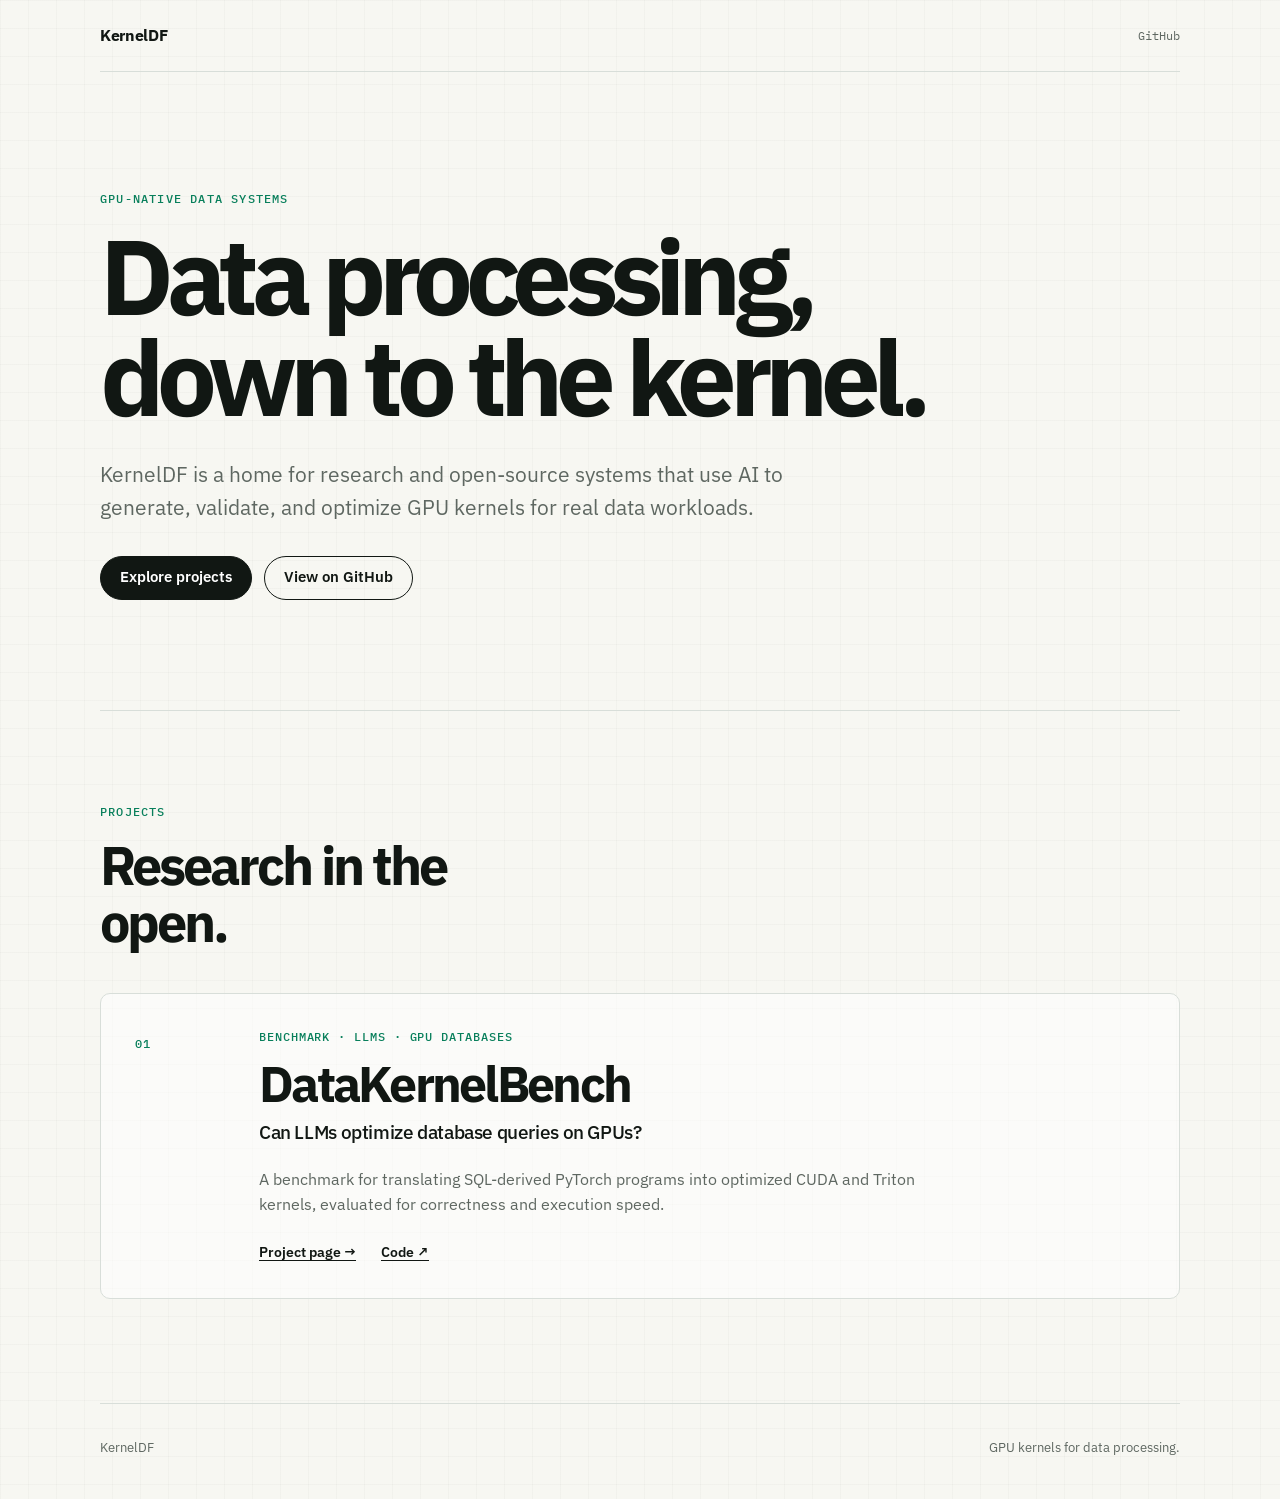
==== index.html @ bcd4df72 "First commit" ====
<!doctype html>
<html lang="en">
  <head>
    <meta charset="utf-8" />
    <meta name="viewport" content="width=device-width, initial-scale=1" />
    <meta
      name="description"
      content="KernelDF is a home for research and open-source systems that generate, validate, and optimize GPU kernels for data processing."
    />
    <meta property="og:title" content="KernelDF" />
    <meta
      property="og:description"
      content="Research and open-source systems for GPU-accelerated data processing."
    />
    <meta property="og:type" content="website" />
    <meta property="og:url" content="https://kerneldf.github.io/" />
    <meta property="og:image" content="https://kerneldf.github.io/og.png" />
    <meta name="twitter:card" content="summary_large_image" />
    <meta name="twitter:title" content="KernelDF" />
    <meta
      name="twitter:description"
      content="Research and open-source systems for GPU-accelerated data processing."
    />
    <meta name="twitter:image" content="https://kerneldf.github.io/og.png" />
    <title>KernelDF</title>
    <link rel="preconnect" href="https://fonts.googleapis.com" />
    <link rel="preconnect" href="https://fonts.gstatic.com" crossorigin />
    <link
      href="https://fonts.googleapis.com/css2?family=IBM+Plex+Mono:wght@400;500&family=IBM+Plex+Sans:wght@400;500;600;700&display=swap"
      rel="stylesheet"
    />
    <link rel="stylesheet" href="./styles.css" />
  </head>
  <body>
    <header class="site-header">
      <a class="wordmark" href="./">KernelDF</a>
      <a class="header-link" href="https://github.com/kerneldf">GitHub</a>
    </header>

    <main>
      <section class="hero" aria-labelledby="page-title">
        <p class="eyebrow">GPU-native data systems</p>
        <h1 id="page-title">Data processing,<br />down to the kernel.</h1>
        <p class="summary">
          KernelDF is a home for research and open-source systems that use AI
          to generate, validate, and optimize GPU kernels for real data
          workloads.
        </p>
        <div class="actions">
          <a class="button primary" href="#projects">Explore projects</a>
          <a class="button secondary" href="https://github.com/kerneldf">View on GitHub</a>
        </div>
      </section>

      <section class="projects" id="projects" aria-labelledby="projects-title">
        <div class="section-heading">
          <p class="eyebrow">Projects</p>
          <h2 id="projects-title">Research in the open.</h2>
        </div>

        <article class="project-card">
          <div class="project-number" aria-hidden="true">01</div>
          <div class="project-content">
            <p class="project-type">Benchmark · LLMs · GPU databases</p>
            <h3>DataKernelBench</h3>
            <p class="project-question">Can LLMs optimize database queries on GPUs?</p>
            <p class="project-description">
              A benchmark for translating SQL-derived PyTorch programs into
              optimized CUDA and Triton kernels, evaluated for correctness and
              execution speed.
            </p>
            <div class="project-links">
              <a href="./datakernelbench/">Project page <span aria-hidden="true">&#8594;</span></a>
              <a href="https://github.com/kerneldf/DataKernelBench">Code <span aria-hidden="true">&#8599;</span></a>
            </div>
          </div>
        </article>
      </section>
    </main>

    <footer>
      <p>KernelDF</p>
      <p>GPU kernels for data processing.</p>
    </footer>
  </body>
</html>
---- styles.css ----
:root {
  --paper: #f7f7f2;
  --ink: #111713;
  --muted: #5e6761;
  --line: #d8ded9;
  --accent: #087f5b;
  --max: 1080px;
}

* {
  box-sizing: border-box;
}

html {
  scroll-behavior: smooth;
}

body {
  margin: 0;
  color: var(--ink);
  background:
    linear-gradient(rgba(17, 23, 19, 0.024) 1px, transparent 1px),
    linear-gradient(90deg, rgba(17, 23, 19, 0.024) 1px, transparent 1px),
    var(--paper);
  background-size: 28px 28px;
  font-family: "IBM Plex Sans", ui-sans-serif, system-ui, sans-serif;
  line-height: 1.55;
}

a {
  color: inherit;
  text-decoration-thickness: 1px;
  text-underline-offset: 0.22em;
}

.site-header,
main,
footer {
  width: min(calc(100% - 40px), var(--max));
  margin-inline: auto;
}

.site-header {
  display: flex;
  align-items: center;
  justify-content: space-between;
  min-height: 72px;
  border-bottom: 1px solid var(--line);
}

.wordmark {
  font-weight: 700;
  letter-spacing: -0.02em;
  text-decoration: none;
}

.header-link {
  color: var(--muted);
  font-family: "IBM Plex Mono", monospace;
  font-size: 0.78rem;
  text-decoration: none;
}

.header-link:hover {
  color: var(--accent);
}

.hero {
  max-width: 900px;
  padding: 118px 0 110px;
}

.eyebrow {
  margin: 0 0 16px;
  color: var(--accent);
  font-family: "IBM Plex Mono", monospace;
  font-size: 0.75rem;
  font-weight: 500;
  letter-spacing: 0.1em;
  text-transform: uppercase;
}

h1,
h2,
h3,
p {
  margin-top: 0;
}

h1 {
  max-width: 900px;
  margin-bottom: 32px;
  font-size: clamp(3.3rem, 8.8vw, 6.6rem);
  line-height: 0.96;
  letter-spacing: -0.07em;
}

.summary {
  max-width: 710px;
  margin-bottom: 32px;
  color: var(--muted);
  font-size: clamp(1.08rem, 2.1vw, 1.3rem);
}

.actions {
  display: flex;
  flex-wrap: wrap;
  gap: 12px;
}

.button {
  display: inline-flex;
  align-items: center;
  justify-content: center;
  min-height: 44px;
  padding: 0 19px;
  border: 1px solid var(--ink);
  border-radius: 999px;
  font-size: 0.92rem;
  font-weight: 600;
  text-decoration: none;
}

.button.primary {
  color: white;
  background: var(--ink);
}

.button:hover {
  border-color: var(--accent);
}

.projects {
  padding: 92px 0 104px;
  border-top: 1px solid var(--line);
  border-bottom: 1px solid var(--line);
}

.section-heading {
  display: grid;
  grid-template-columns: 0.85fr 1.15fr;
  column-gap: 54px;
  margin-bottom: 42px;
}

.section-heading .eyebrow {
  grid-column: 1 / -1;
}

h2 {
  margin-bottom: 0;
  font-size: clamp(2.1rem, 5vw, 3.4rem);
  line-height: 1.04;
  letter-spacing: -0.055em;
}

.project-card {
  display: grid;
  grid-template-columns: 92px 1fr;
  gap: 32px;
  padding: 34px;
  border: 1px solid var(--line);
  border-radius: 10px;
  background: rgba(255, 255, 255, 0.48);
}

.project-number,
.project-type {
  color: var(--accent);
  font-family: "IBM Plex Mono", monospace;
  font-size: 0.72rem;
  font-weight: 500;
  letter-spacing: 0.08em;
  text-transform: uppercase;
}

.project-number {
  padding-top: 7px;
}

.project-type {
  margin-bottom: 14px;
}

h3 {
  margin-bottom: 8px;
  font-size: clamp(2rem, 4.5vw, 3.1rem);
  line-height: 1;
  letter-spacing: -0.055em;
}

.project-question {
  margin-bottom: 20px;
  font-size: 1.2rem;
  font-weight: 500;
  letter-spacing: -0.02em;
}

.project-description {
  max-width: 690px;
  margin-bottom: 25px;
  color: var(--muted);
}

.project-links {
  display: flex;
  flex-wrap: wrap;
  gap: 25px;
  font-size: 0.9rem;
  font-weight: 600;
}

.project-links a:hover {
  color: var(--accent);
}

footer {
  display: flex;
  justify-content: space-between;
  gap: 30px;
  padding: 34px 0 42px;
  color: var(--muted);
  font-size: 0.8rem;
}

footer p {
  margin-bottom: 0;
}

@media (max-width: 700px) {
  .hero {
    padding: 82px 0 76px;
  }

  h1 {
    font-size: clamp(3rem, 15vw, 5rem);
  }

  .projects {
    padding: 72px 0 80px;
  }

  .section-heading {
    display: block;
  }

  .project-card {
    grid-template-columns: 1fr;
    gap: 8px;
    padding: 25px;
  }

  footer {
    display: block;
  }

  footer p + p {
    margin-top: 5px;
  }
}
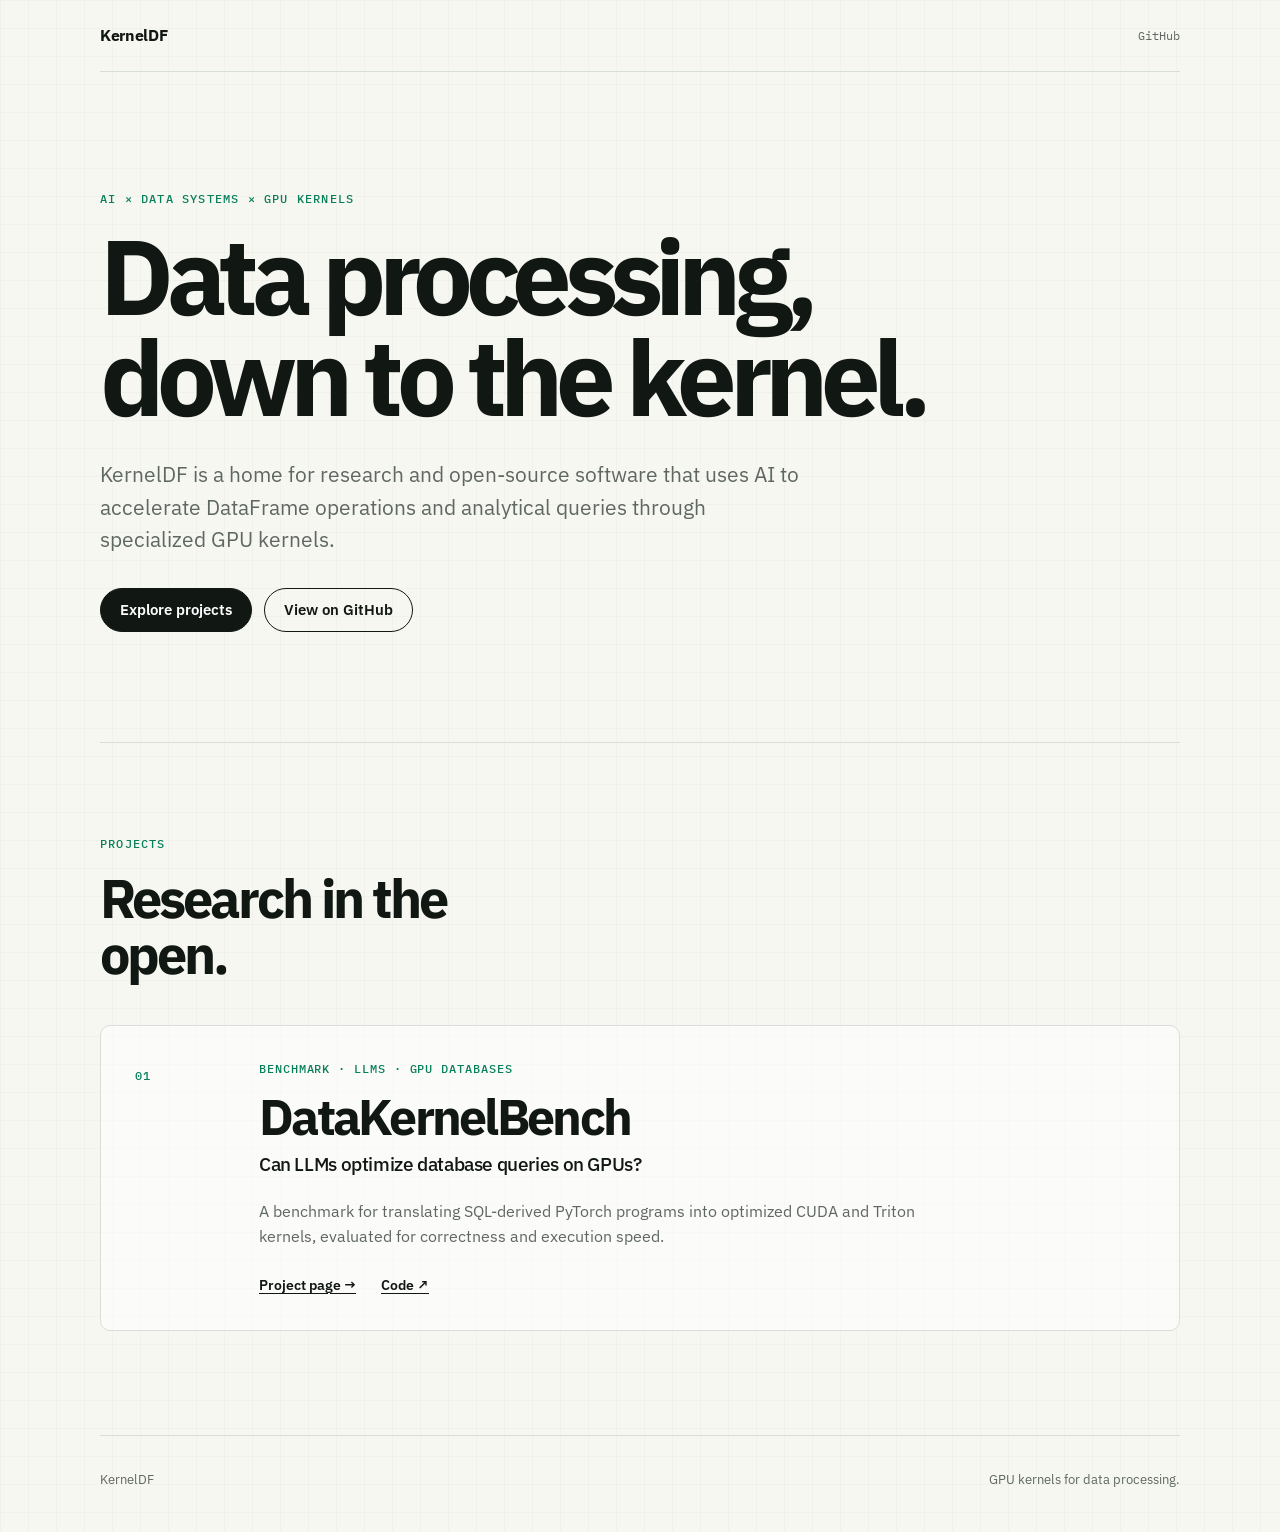
==== commit 19c0fbbf: "Update KernelDF homepage copy around AI, data systems, and GPU kernels. Co-authored-by: Cursor <curs" ====
--- a/index.html
+++ b/index.html
@@ -5,12 +5,12 @@
     <meta name="viewport" content="width=device-width, initial-scale=1" />
     <meta
       name="description"
-      content="KernelDF is a home for research and open-source systems that generate, validate, and optimize GPU kernels for data processing."
+      content="KernelDF is a home for research and open-source software that uses AI to accelerate DataFrame operations and analytical queries through specialized GPU kernels."
     />
     <meta property="og:title" content="KernelDF" />
     <meta
       property="og:description"
-      content="Research and open-source systems for GPU-accelerated data processing."
+      content="KernelDF is a home for research and open-source software that uses AI to accelerate DataFrame operations and analytical queries through specialized GPU kernels."
     />
     <meta property="og:type" content="website" />
     <meta property="og:url" content="https://kerneldf.github.io/" />
@@ -19,7 +19,7 @@
     <meta name="twitter:title" content="KernelDF" />
     <meta
       name="twitter:description"
-      content="Research and open-source systems for GPU-accelerated data processing."
+      content="KernelDF is a home for research and open-source software that uses AI to accelerate DataFrame operations and analytical queries through specialized GPU kernels."
     />
     <meta name="twitter:image" content="https://kerneldf.github.io/og.png" />
     <title>KernelDF</title>
@@ -34,21 +34,21 @@
   <body>
     <header class="site-header">
       <a class="wordmark" href="./">KernelDF</a>
-      <a class="header-link" href="https://github.com/kerneldf">GitHub</a>
+      <a class="header-link" href="https://github.com/kerneldf" target="_blank" rel="noopener noreferrer">GitHub</a>
     </header>
 
     <main>
       <section class="hero" aria-labelledby="page-title">
-        <p class="eyebrow">GPU-native data systems</p>
+        <p class="eyebrow">AI × data systems × GPU kernels</p>
         <h1 id="page-title">Data processing,<br />down to the kernel.</h1>
         <p class="summary">
-          KernelDF is a home for research and open-source systems that use AI
-          to generate, validate, and optimize GPU kernels for real data
-          workloads.
+          KernelDF is a home for research and open-source software that uses AI
+          to accelerate DataFrame operations and analytical queries through
+          specialized GPU kernels.
         </p>
         <div class="actions">
           <a class="button primary" href="#projects">Explore projects</a>
-          <a class="button secondary" href="https://github.com/kerneldf">View on GitHub</a>
+          <a class="button secondary" href="https://github.com/kerneldf" target="_blank" rel="noopener noreferrer">View on GitHub</a>
         </div>
       </section>
 
@@ -71,7 +71,7 @@
             </p>
             <div class="project-links">
               <a href="./datakernelbench/">Project page <span aria-hidden="true">&#8594;</span></a>
-              <a href="https://github.com/kerneldf/DataKernelBench">Code <span aria-hidden="true">&#8599;</span></a>
+              <a href="https://github.com/kerneldf/DataKernelBench" target="_blank" rel="noopener noreferrer">Code <span aria-hidden="true">&#8599;</span></a>
             </div>
           </div>
         </article>
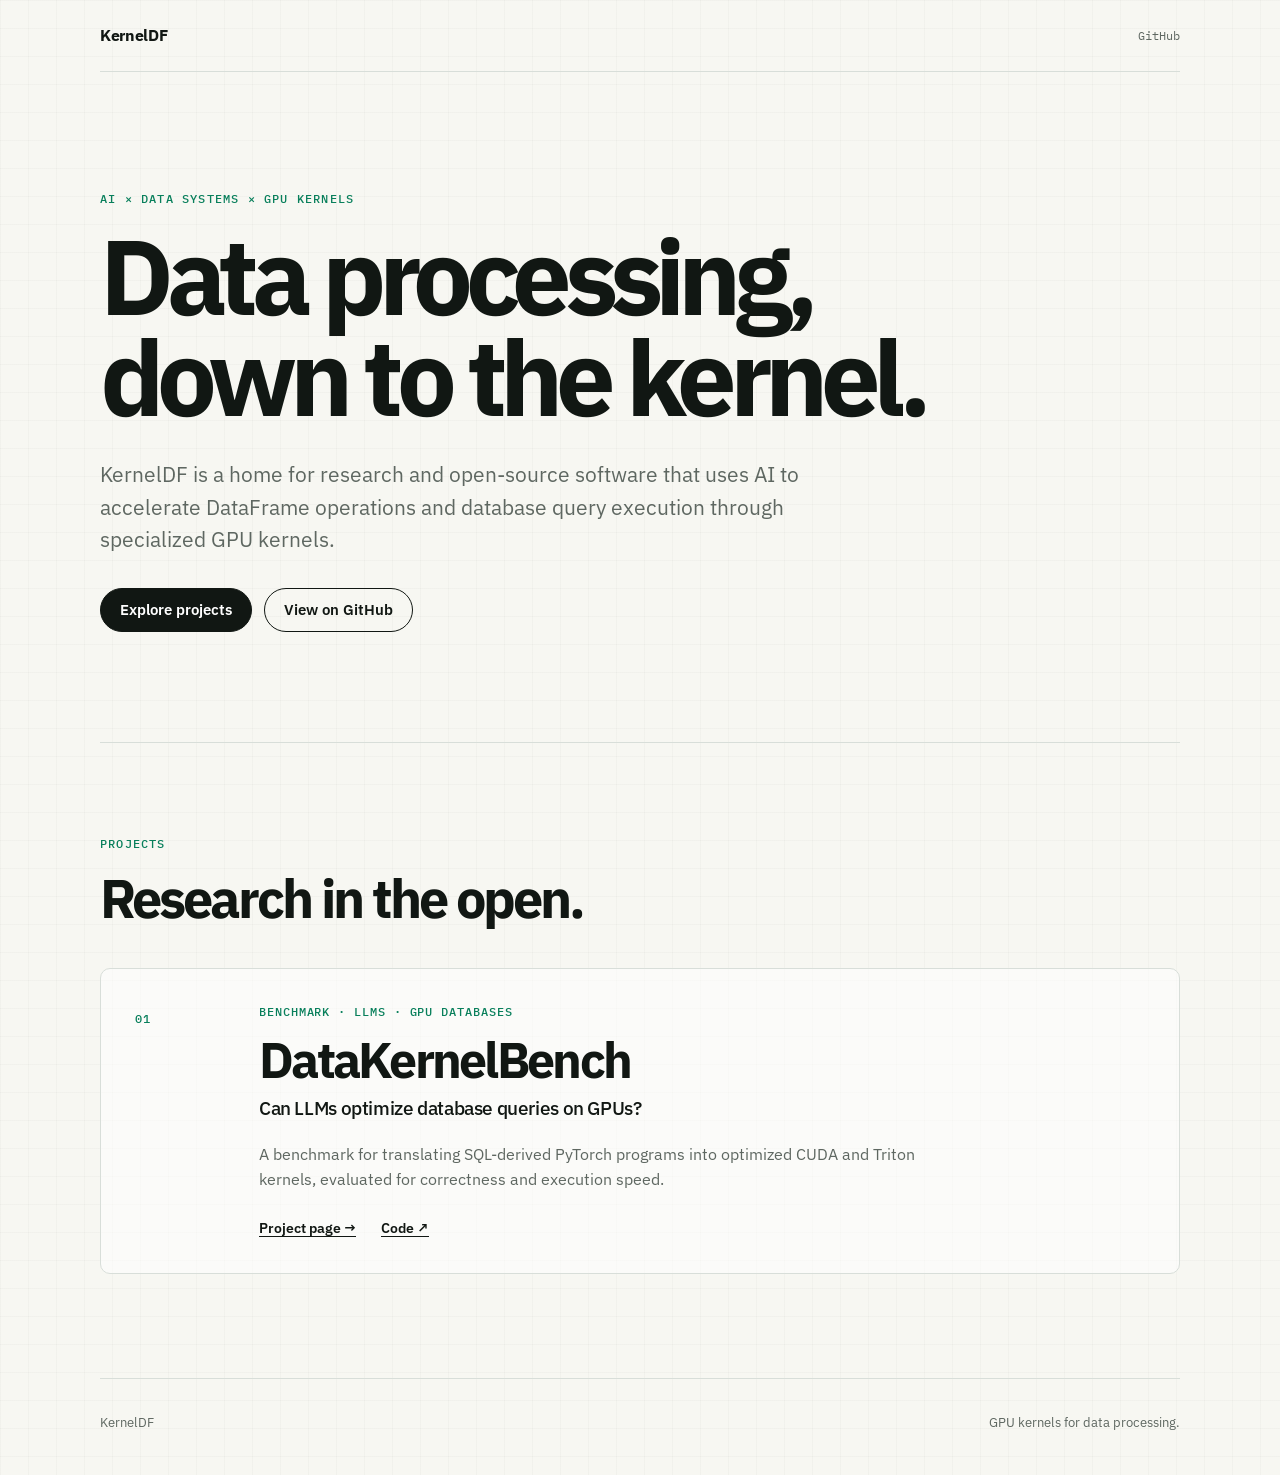
==== commit 024c5161: "Let the projects heading use the full row and mention database query execution. Co-authored-by: Curs" ====
--- a/index.html
+++ b/index.html
@@ -5,12 +5,12 @@
     <meta name="viewport" content="width=device-width, initial-scale=1" />
     <meta
       name="description"
-      content="KernelDF is a home for research and open-source software that uses AI to accelerate DataFrame operations and analytical queries through specialized GPU kernels."
+      content="KernelDF is a home for research and open-source software that uses AI to accelerate DataFrame operations and database query execution through specialized GPU kernels."
     />
     <meta property="og:title" content="KernelDF" />
     <meta
       property="og:description"
-      content="KernelDF is a home for research and open-source software that uses AI to accelerate DataFrame operations and analytical queries through specialized GPU kernels."
+      content="KernelDF is a home for research and open-source software that uses AI to accelerate DataFrame operations and database query execution through specialized GPU kernels."
     />
     <meta property="og:type" content="website" />
     <meta property="og:url" content="https://kerneldf.github.io/" />
@@ -19,7 +19,7 @@
     <meta name="twitter:title" content="KernelDF" />
     <meta
       name="twitter:description"
-      content="KernelDF is a home for research and open-source software that uses AI to accelerate DataFrame operations and analytical queries through specialized GPU kernels."
+      content="KernelDF is a home for research and open-source software that uses AI to accelerate DataFrame operations and database query execution through specialized GPU kernels."
     />
     <meta name="twitter:image" content="https://kerneldf.github.io/og.png" />
     <title>KernelDF</title>
@@ -43,8 +43,8 @@
         <h1 id="page-title">Data processing,<br />down to the kernel.</h1>
         <p class="summary">
           KernelDF is a home for research and open-source software that uses AI
-          to accelerate DataFrame operations and analytical queries through
-          specialized GPU kernels.
+          to accelerate DataFrame operations and database query execution
+          through specialized GPU kernels.
         </p>
         <div class="actions">
           <a class="button primary" href="#projects">Explore projects</a>
--- a/styles.css
+++ b/styles.css
@@ -137,14 +137,7 @@
 }
 
 .section-heading {
-  display: grid;
-  grid-template-columns: 0.85fr 1.15fr;
-  column-gap: 54px;
   margin-bottom: 42px;
-}
-
-.section-heading .eyebrow {
-  grid-column: 1 / -1;
 }
 
 h2 {
@@ -240,10 +233,6 @@
     padding: 72px 0 80px;
   }
 
-  .section-heading {
-    display: block;
-  }
-
   .project-card {
     grid-template-columns: 1fr;
     gap: 8px;
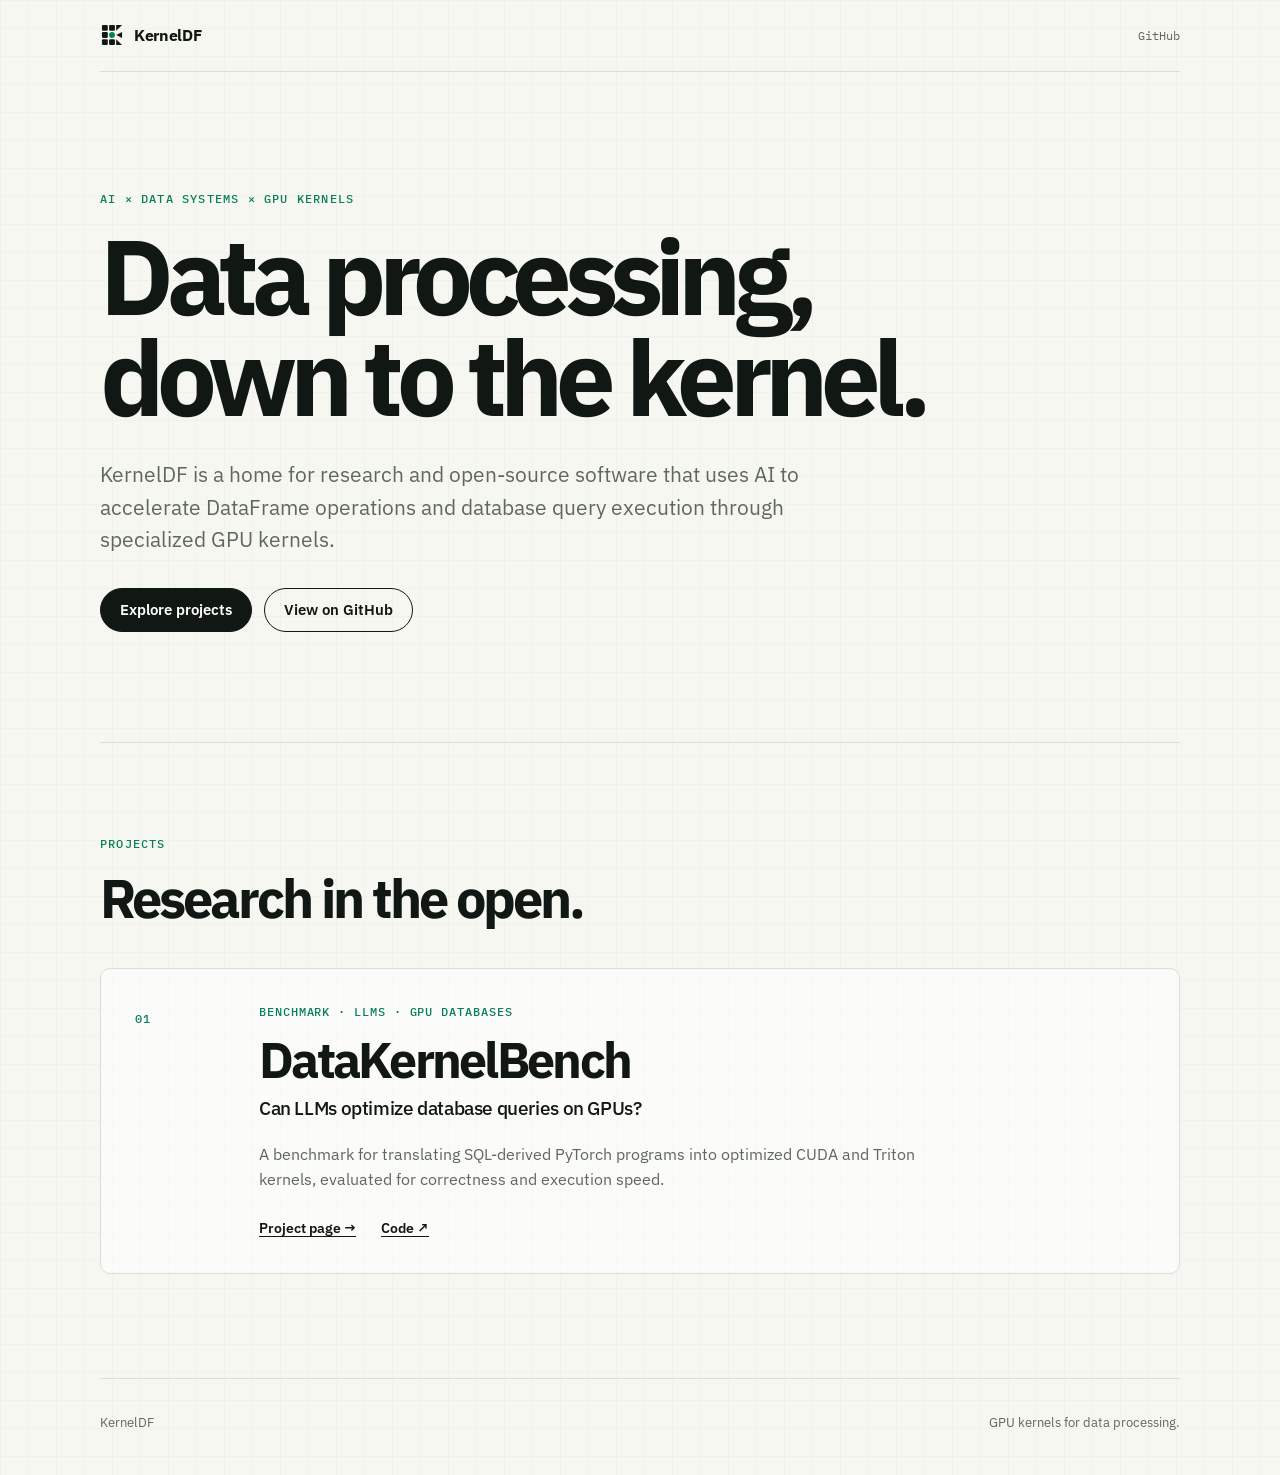
==== commit 95cbe5a7: "Add the KernelDF mark to the header and favicon. Co-authored-by: Cursor <cursoragent@cursor.com>" ====
--- a/index.html
+++ b/index.html
@@ -22,6 +22,7 @@
       content="KernelDF is a home for research and open-source software that uses AI to accelerate DataFrame operations and database query execution through specialized GPU kernels."
     />
     <meta name="twitter:image" content="https://kerneldf.github.io/og.png" />
+    <link rel="icon" href="./assets/kerneldf-mark.svg" type="image/svg+xml" />
     <title>KernelDF</title>
     <link rel="preconnect" href="https://fonts.googleapis.com" />
     <link rel="preconnect" href="https://fonts.gstatic.com" crossorigin />
@@ -33,7 +34,10 @@
   </head>
   <body>
     <header class="site-header">
-      <a class="wordmark" href="./">KernelDF</a>
+      <a class="wordmark" href="./">
+        <img src="./assets/kerneldf-mark.svg" alt="" width="24" height="24" />
+        KernelDF
+      </a>
       <a class="header-link" href="https://github.com/kerneldf" target="_blank" rel="noopener noreferrer">GitHub</a>
     </header>
 
--- a/styles.css
+++ b/styles.css
@@ -49,9 +49,18 @@
 }
 
 .wordmark {
+  display: inline-flex;
+  align-items: center;
+  gap: 10px;
   font-weight: 700;
   letter-spacing: -0.02em;
   text-decoration: none;
+}
+
+.wordmark img {
+  display: block;
+  width: 24px;
+  height: 24px;
 }
 
 .header-link {
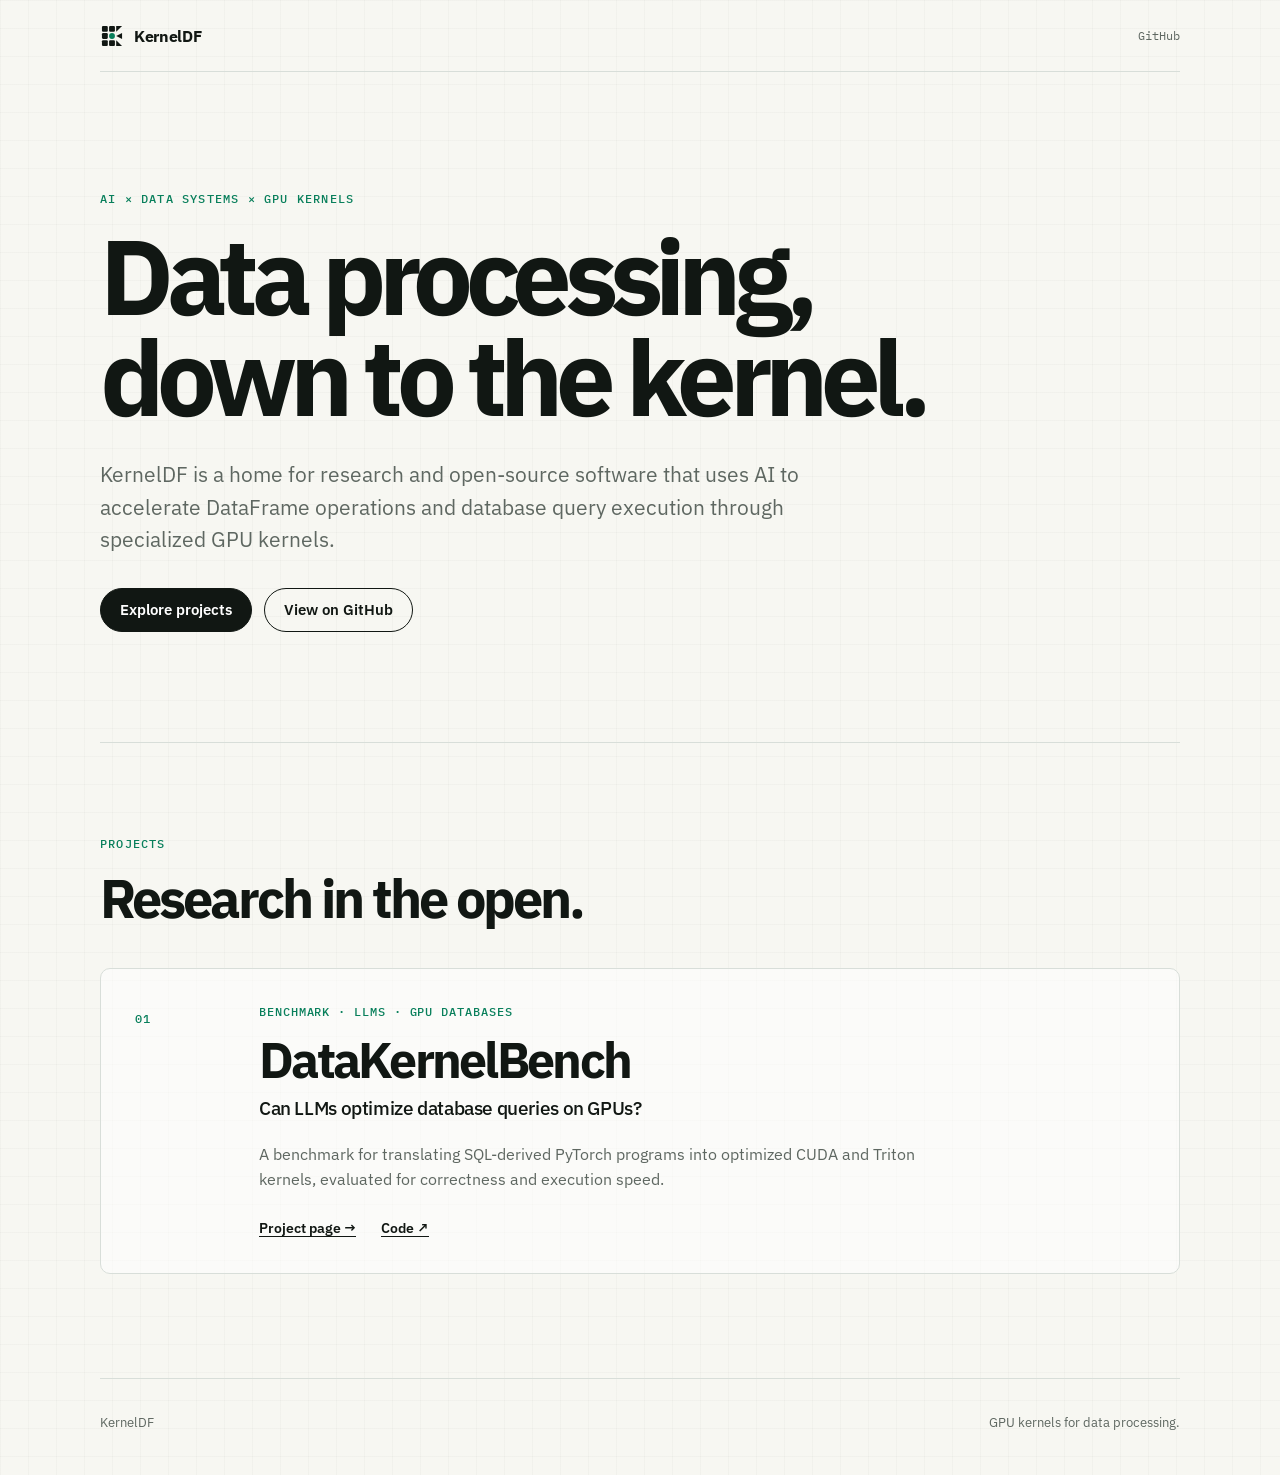
==== commit 97a56caa: "Align the KernelDF mark and wordmark the same way on both pages. Co-authored-by: Cursor <cursoragent" ====
--- a/index.html
+++ b/index.html
@@ -30,7 +30,7 @@
       href="https://fonts.googleapis.com/css2?family=IBM+Plex+Mono:wght@400;500&family=IBM+Plex+Sans:wght@400;500;600;700&display=swap"
       rel="stylesheet"
     />
-    <link rel="stylesheet" href="./styles.css" />
+    <link rel="stylesheet" href="./styles.css?v=2" />
   </head>
   <body>
     <header class="site-header">
--- a/styles.css
+++ b/styles.css
@@ -54,6 +54,7 @@
   gap: 10px;
   font-weight: 700;
   letter-spacing: -0.02em;
+  line-height: 1;
   text-decoration: none;
 }
 
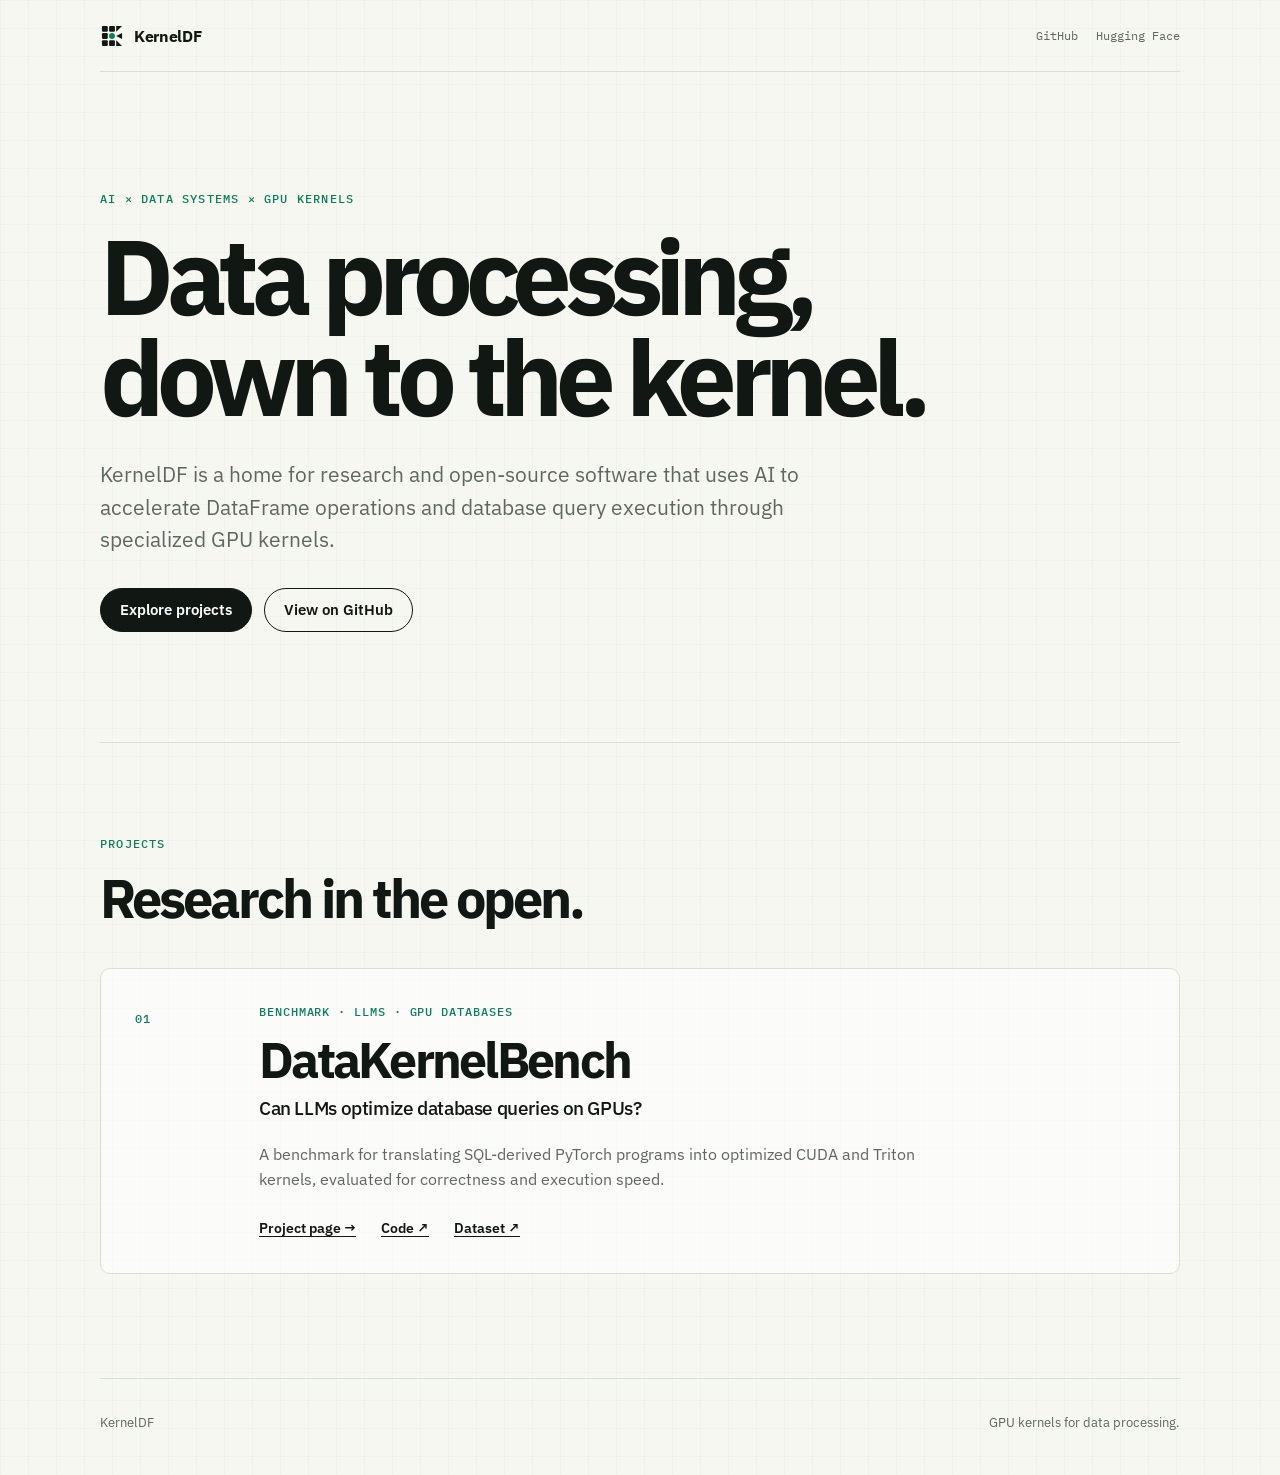
==== commit 7d7af5e1: "Update header links to include Hugging Face, increment stylesheet version, and enhance README with H" ====
--- a/index.html
+++ b/index.html
@@ -30,7 +30,7 @@
       href="https://fonts.googleapis.com/css2?family=IBM+Plex+Mono:wght@400;500&family=IBM+Plex+Sans:wght@400;500;600;700&display=swap"
       rel="stylesheet"
     />
-    <link rel="stylesheet" href="./styles.css?v=2" />
+    <link rel="stylesheet" href="./styles.css?v=3" />
   </head>
   <body>
     <header class="site-header">
@@ -38,7 +38,10 @@
         <img src="./assets/kerneldf-mark.svg" alt="" width="24" height="24" />
         KernelDF
       </a>
-      <a class="header-link" href="https://github.com/kerneldf" target="_blank" rel="noopener noreferrer">GitHub</a>
+      <nav class="header-links" aria-label="KernelDF elsewhere">
+        <a class="header-link" href="https://github.com/kerneldf" target="_blank" rel="noopener noreferrer">GitHub</a>
+        <a class="header-link" href="https://huggingface.co/kerneldf" target="_blank" rel="noopener noreferrer">Hugging Face</a>
+      </nav>
     </header>
 
     <main>
@@ -76,6 +79,7 @@
             <div class="project-links">
               <a href="./datakernelbench/">Project page <span aria-hidden="true">&#8594;</span></a>
               <a href="https://github.com/kerneldf/DataKernelBench" target="_blank" rel="noopener noreferrer">Code <span aria-hidden="true">&#8599;</span></a>
+              <a href="https://huggingface.co/datasets/kerneldf/datakernelbench" target="_blank" rel="noopener noreferrer">Dataset <span aria-hidden="true">&#8599;</span></a>
             </div>
           </div>
         </article>
--- a/styles.css
+++ b/styles.css
@@ -64,6 +64,12 @@
   height: 24px;
 }
 
+.header-links {
+  display: flex;
+  align-items: center;
+  gap: 18px;
+}
+
 .header-link {
   color: var(--muted);
   font-family: "IBM Plex Mono", monospace;
